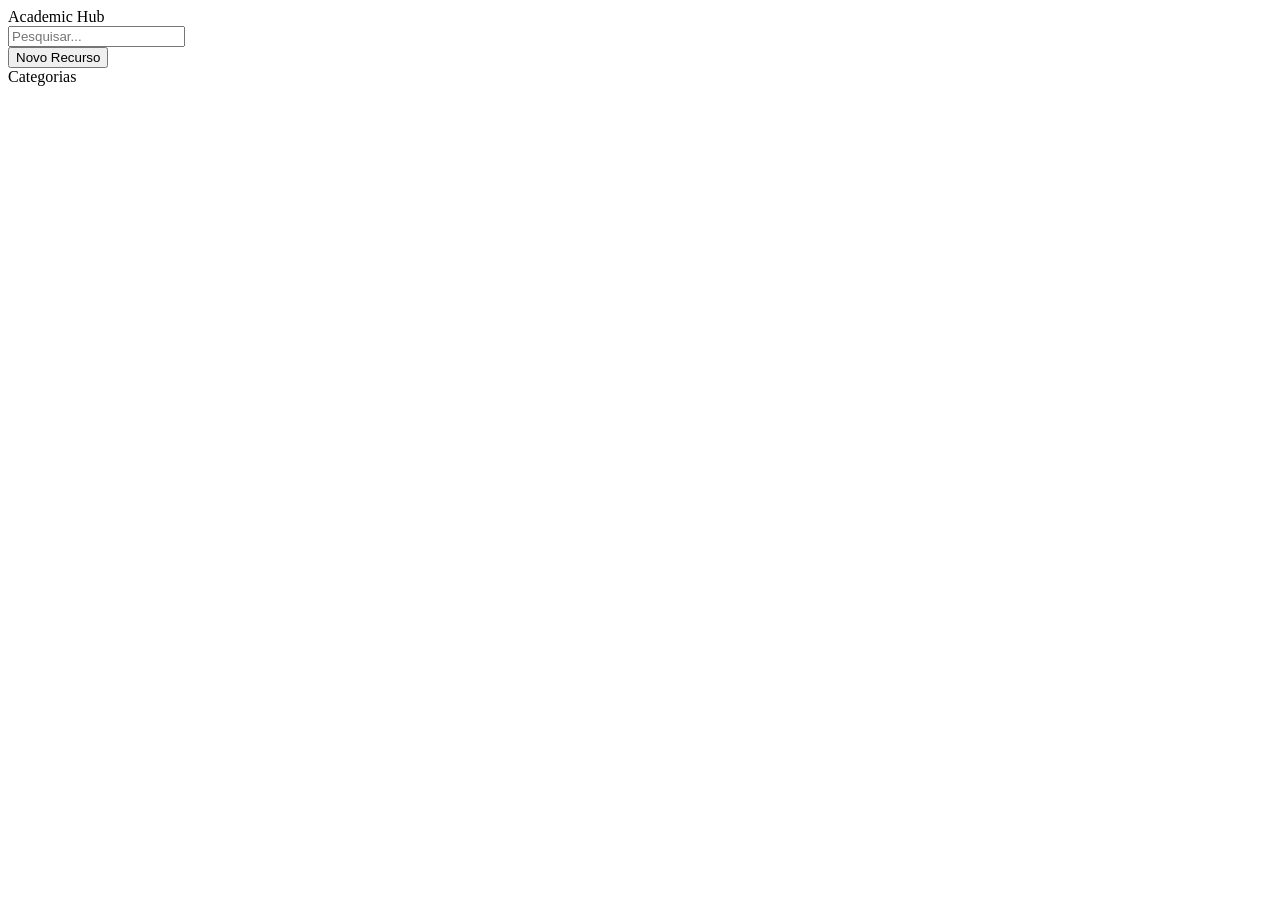
==== index.html @ cb680488 "feat: implementa esqueleto semantico inicial do Academic Hub" ====
<!DOCTYPE html>
<html lang="pt-BR">
<head>
    <meta charset="UTF-8">
    <meta name="viewport" content="width=device-width, initial-scale=1.0">
    <link rel="stylesheet" href="style/style.css">
    <title>Academic Hub</title>
</head>
<body>
    <header class="header">
        <div>
            Academic Hub
        </div>
        <div>
            <input type="text" placeholder="Pesquisar...">
        </div>
        <button>Novo Recurso</button>
    </header>
    <div>
        <aside>
            <div>
                Categorias
            </div>
        </aside>
        <main>
            <section></section>
            <section></section>
        </main>
    </div>
</body>
</html>
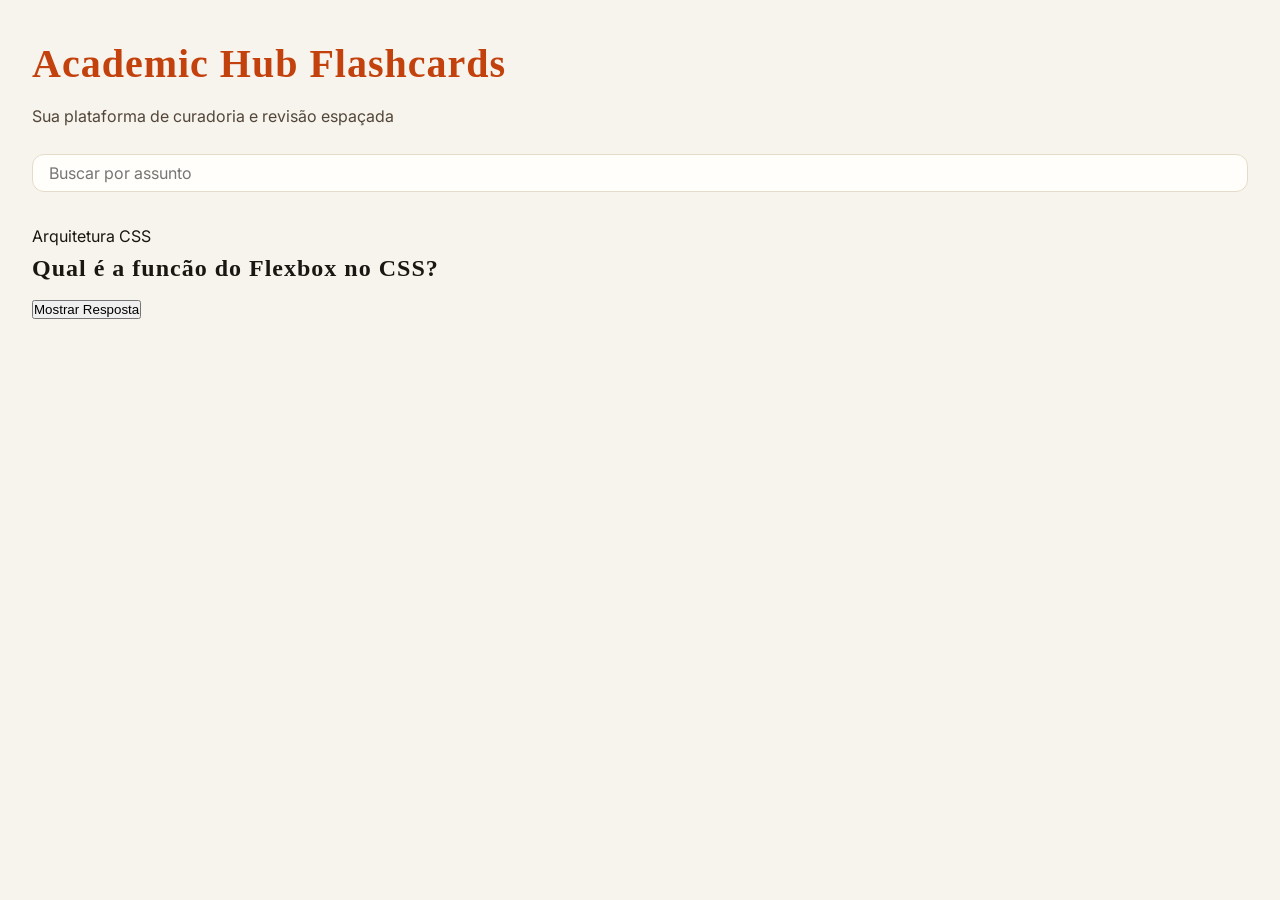
==== commit b9742961: "Mudança para o Academic Hub Flashcards. Co-authored-by: Copilot <copilot@github.com>" ====
--- a/index.html
+++ b/index.html
@@ -1,31 +1,66 @@
-<!DOCTYPE html>
-<html lang="pt-BR">
-<head>
-    <meta charset="UTF-8">
-    <meta name="viewport" content="width=device-width, initial-scale=1.0">
-    <link rel="stylesheet" href="style/style.css">
-    <title>Academic Hub</title>
-</head>
-<body>
-    <header class="header">
+<!doctype html>
+<html lang="en">
+  <head>
+    <meta charset="UTF-8" />
+    <meta name="viewport" content="width=device-width, initial-scale=1.0" />
+    <title>Stack Cards</title>
+    <link rel="stylesheet" href="styles.css" />
+    <link rel="preconnect" href="https://fonts.googleapis.com" />
+    <link rel="preconnect" href="https://fonts.gstatic.com" crossorigin />
+    <link
+      href="https://fonts.googleapis.com/css2?family=Inter:ital,opsz@0,14..32;1,14..32&display=swap"
+      rel="stylesheet"
+    />
+  </head>
+  <body>
+    <!-- <header>
+      <div class="title">
+        <div class="logo">
+          <img src="" alt="" />
+        </div>
+        <div class="text">
+          <h1>Stack Cards</h1>
+          <p>Revisão Inteligente</p>
+        </div>
+      </div>
+
+      <nav class="nav-principal">
+        <a href="">Ciência</a>
+        <a href="">Funcionalidades</a>
+        <a href="">Agente de IA</a>
+        <a href="">FAQ</a>
+      </nav>
+
+      <div class="butons">
         <div>
-            Academic Hub
+          <img src="" alt="" />
         </div>
         <div>
-            <input type="text" placeholder="Pesquisar...">
+          <a href="">Entrar Grátis</a>
         </div>
-        <button>Novo Recurso</button>
-    </header>
-    <div>
-        <aside>
-            <div>
-                Categorias
-            </div>
-        </aside>
-        <main>
-            <section></section>
-            <section></section>
-        </main>
-    </div>
-</body>
-</html>+      </div>
+    </header> -->
+    <main class="container">
+      <header>
+        <h1>Academic Hub Flashcards</h1>
+        <p>Sua plataforma de curadoria e revisão espaçada</p>
+      </header>
+      <section class="search-section" aria-label="Pessquisar">
+        <div class="search-container">
+          <input
+            type="text"
+            placeholder="Buscar por assunto"
+            aria-label="Pesquisa"
+          />
+        </div>
+      </section>
+      <article class="flashcard">
+        <span class="flashcard-category">Arquitetura CSS</span>
+        <h2 class="flashcard-question">Qual é a funcão do Flexbox no CSS?</h2>
+        <button class="btn-primary" aria-label="Mostar resposta">
+          Mostrar Resposta
+        </button>
+      </article>
+    </main>
+  </body>
+</html>
--- a/styles.css
+++ b/styles.css
@@ -0,0 +1,110 @@
+:root {
+  --bg-primary: #f7f4ed;
+  --bg-secondary: #fffefa;
+  --bg-tertiary: #efeade;
+  --bg-elevated: #ffffff;
+
+  --text-primary: #1a1612;
+  --text-secondary: #52463a;
+  --text-tertiary: #8a7a68;
+  --text-inverse: #f7f4ed;
+
+  --border-subtle: #e4dcc9;
+  --border-medium: #c9bfa8;
+  --border-strong: #1a1612;
+
+  --accent: #c2410c;
+  --accent-hover: #9a330a;
+  --accent-soft: #fef3e8;
+  --wrong: #b91c1c;
+  --wrong-soft: #fde8e8;
+  --hard: #c2410c;
+  --hard-soft: #fef3e8;
+  --good: #0f766e;
+  --good-soft: #e6f4f1;
+  --easy: #365314;
+  --easy-soft: #eef5e3;
+  --font-display: "Fraunces", Georgia, serif;
+  --font-body: "Inter", -apple-system, BlinkMacSystemFont, sans-serif;
+  --font-mono: "JetBrains Mono", "Courier New", monospace;
+  --max-width: 1200px;
+  --radius-sm: 6px;
+  --radius-md: 12px;
+  --radius-lg: 20px;
+  --shadow-sm:
+    0 1px 2px rgba(26, 22, 18, 0.04), 0 2px 4px rgba(26, 22, 18, 0.04);
+  --shadow-md:
+    0 4px 6px rgba(26, 22, 18, 0.05), 0 10px 15px rgba(26, 22, 18, 0.06);
+  --shadow-lg:
+    0 10px 20px rgba(26, 22, 18, 0.06), 0 20px 40px rgba(26, 22, 18, 0.08);
+  --shadow-card:
+    0 1px 3px rgba(26, 22, 18, 0.05), 0 4px 12px rgba(26, 22, 18, 0.04);
+  --trans-fast: 150ms ease;
+  --trans-medium: 280ms cubic-bezier(0.4, 0, 0.2, 1);
+  --trans-slow: 500ms cubic-bezier(0.4, 0, 0.2, 1);
+}
+
+* {
+  box-sizing: border-box;
+  margin: 0;
+  padding: 0;
+}
+
+body {
+  font-family: var(--font-body);
+  background-color: var(--bg-primary);
+  color: var(--text-primary);
+  line-height: 1.6;
+  padding: 2rem;
+  display: flex;
+  justify-content: center;
+}
+
+.container {
+  width: 100%;
+  height: 100%;
+}
+
+h1,
+h2,
+h3 {
+  font-family: var(--font-display);
+  font-weight: 600;
+  letter-spacing: 1px;
+  margin-bottom: 0.5rem;
+}
+
+h1 {
+  font-size: 2.5rem;
+  color: var(--accent);
+}
+
+p {
+  color: var(--text-secondary);
+  margin-bottom: 1.5rem;
+}
+
+.search-container {
+  display: flex;
+  align-items: center;
+  background-color: var(--bg-secondary);
+  border: 1px solid var(--border-subtle);
+  border-radius: var(--radius-md);
+  padding: 0.5rem 1rem;
+  margin-bottom: 2rem;
+  transition: all var(--trans-fast);
+}
+
+.search-container:focus-within {
+  border-color: var(--accent);
+  box-shadow: 0 0 0 3px var(--accent-soft);
+}
+
+.search-container input {
+    border: none;
+    outline: none;
+    width: 100%;
+    font-family: var(--font-body);
+    font-size: 1rem;
+    background: transparent;
+}
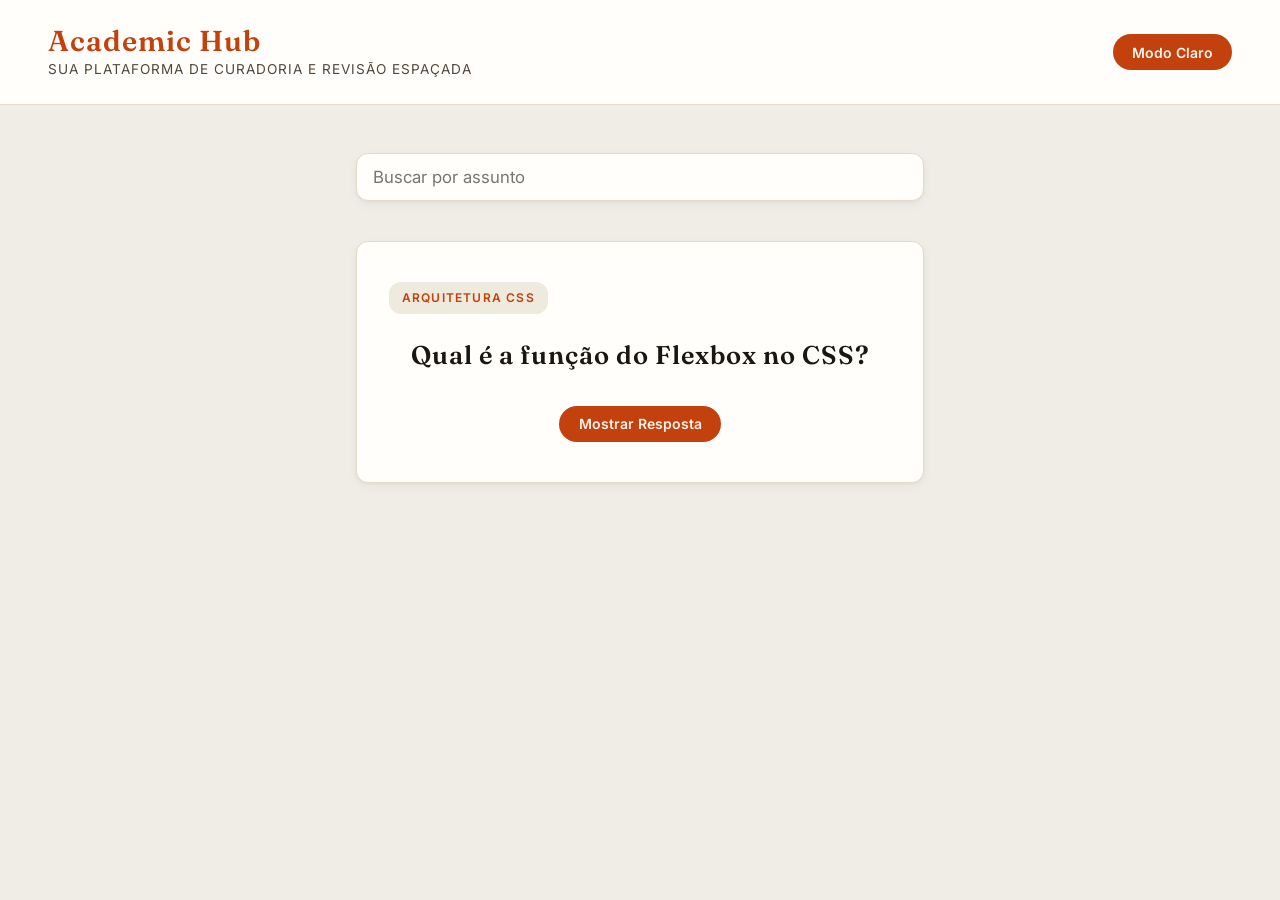
==== commit a0eba1f0: "Implementação do dark-mode, separação de arquivos js e mudanças no css" ====
--- a/index.html
+++ b/index.html
@@ -1,66 +1,54 @@
 <!doctype html>
-<html lang="en">
+<html lang="pt-BR">
   <head>
-    <meta charset="UTF-8" />
-    <meta name="viewport" content="width=device-width, initial-scale=1.0" />
-    <title>Stack Cards</title>
-    <link rel="stylesheet" href="styles.css" />
     <link rel="preconnect" href="https://fonts.googleapis.com" />
     <link rel="preconnect" href="https://fonts.gstatic.com" crossorigin />
     <link
-      href="https://fonts.googleapis.com/css2?family=Inter:ital,opsz@0,14..32;1,14..32&display=swap"
+      href="https://fonts.googleapis.com/css2?family=Fraunces:ital,opsz,wght@0,9..144,400;0,9..144,600&family=Inter:wght@400;500;600&display=swap"
       rel="stylesheet"
     />
+    <link rel="stylesheet" href="style/style.css" />
+    <meta charset="UTF-8" />
+    <meta name="viewport" content="width=device-width, initial-scale=1.0" />
+    <script src="script/script.js" defer></script>
+    <script src="script/int.js" defer></script>
+    <script src="script/darkMode.js" defer></script>
+    <title>Academic Hub</title>
   </head>
   <body>
-    <!-- <header>
-      <div class="title">
-        <div class="logo">
-          <img src="" alt="" />
-        </div>
-        <div class="text">
-          <h1>Stack Cards</h1>
-          <p>Revisão Inteligente</p>
-        </div>
+    <header class="app-header">
+      <div class="brand">
+        <h1>Academic Hub</h1>
+        <p>Sua plataforma de curadoria e revisão espaçada</p>
       </div>
-
-      <nav class="nav-principal">
-        <a href="">Ciência</a>
-        <a href="">Funcionalidades</a>
-        <a href="">Agente de IA</a>
-        <a href="">FAQ</a>
-      </nav>
-
-      <div class="butons">
-        <div>
-          <img src="" alt="" />
-        </div>
-        <div>
-          <a href="">Entrar Grátis</a>
-        </div>
+      <div class="header-actions">
+        <button
+          id="themeToggle"
+          class="btn-primary"
+          aria-label="Alternar Tema Escuro"
+          onclick="toggleTheme()"
+        >
+          Modo Claro
+        </button>
       </div>
-    </header> -->
+    </header>
     <main class="container">
-      <header>
-        <h1>Academic Hub Flashcards</h1>
-        <p>Sua plataforma de curadoria e revisão espaçada</p>
-      </header>
-      <section class="search-section" aria-label="Pessquisar">
+      <section class="search-section" aria-label="Pesquisa">
         <div class="search-container">
           <input
             type="text"
             placeholder="Buscar por assunto"
-            aria-label="Pesquisa"
+            aria-label="Campo de pesquisa"
           />
         </div>
       </section>
       <article class="flashcard">
-        <span class="flashcard-category">Arquitetura CSS</span>
-        <h2 class="flashcard-question">Qual é a funcão do Flexbox no CSS?</h2>
-        <button class="btn-primary" aria-label="Mostar resposta">
+        <span class="flashcard-category"> Arquitetura CSS </span>
+        <h2 class="flashcard-question">Qual é a função do Flexbox no CSS?</h2>
+        <button class="btn-primary" aria-label="Mostrar resposta">
           Mostrar Resposta
         </button>
       </article>
     </main>
   </body>
-</html>
+</html>
--- a/style/style.css
+++ b/style/style.css
@@ -0,0 +1,253 @@
+:root {
+  --bg-page: #f0ede6; /* Fundo da tela inteira */
+  --bg-primary: #f7f4ed;
+  --bg-secondary: #fffefa; /* Fundo dos paineis e flashcards */
+  --bg-tertiary: #efeade;
+  --bg-elevated: #ffffff;
+
+  --text-primary: #1a1612;
+  --text-secondary: #52463a;
+  --text-tertiary: #8a7a68;
+  --text-inverse: #f7f4ed;
+
+  --border-subtle: #e4dcc9;
+  --border-medium: #c9bfa8;
+  --border-strong: #1a1612;
+
+  --accent: #c2410c;
+  --accent-hover: #9a330a;
+  --accent-soft: #fef3e8;
+
+  --wrong: #b91c1c;
+  --wrong-soft: #fde8e8;
+  --hard: #c2410c;
+  --hard-soft: #fef3e8;
+  --good: #0f766e;
+  --good-soft: #e6f4f1;
+  --easy: #365314;
+  --easy-soft: #eef5e3;
+
+  --font-display: "Fraunces", Georgia, serif;
+  --font-body: "Inter", -apple-system, BlinkMacSystemFont, sans-serif;
+
+  --radius-sm: 6px;
+  --radius-md: 12px;
+  --radius-lg: 20px;
+
+  --shadow-md:
+    0 4px 6px rgba(26, 22, 18, 0.05), 0 10px 15px rgba(26, 22, 18, 0.06);
+  --shadow-card:
+    0 1px 3px rgba(26, 22, 18, 0.05), 0 4px 12px rgba(26, 22, 18, 0.04);
+
+  --trans-fast: 150ms ease;
+  --trans-medium: 280ms cubic-bezier(0.4, 0, 0.2, 1);
+  --trans-slow: 500ms cubic-bezier(0.4, 0, 0.2, 1);
+}
+
+/* 2. CLASSE MODIFICADORA DE ESTADO (Dark Mode) */
+body.dark-mode {
+  --bg-page: #0a0a0a;
+  --bg-primary: #121212;
+  --bg-secondary: #1e1e1e;
+  --bg-tertiary: #2d2d2d;
+  --bg-elevated: #282828;
+
+  --text-primary: #f5f5f5;
+  --text-secondary: #b3b3b3;
+  --text-tertiary: #808080;
+  --text-inverse: #121212;
+
+  --border-subtle: #333333;
+  --border-medium: #4d4d4d;
+  --border-strong: #f5f5f5;
+
+  --accent: #e35a1f;
+  --accent-hover: #f77036;
+  --accent-soft: #3a1a0b;
+}
+
+/* 3. RESET BASE */
+* {
+  box-sizing: border-box;
+  margin: 0;
+  padding: 0;
+}
+
+body {
+  font-family: var(--font-body);
+  background-color: var(--bg-page);
+  color: var(--text-primary);
+  line-height: 1.6;
+
+  /* A transicao suave ao alterar o tema */
+  transition:
+    background-color var(--trans-medium),
+    color var(--trans-medium);
+}
+
+h1,
+h2,
+h3 {
+  font-family: var(--font-display);
+  font-weight: 600;
+  letter-spacing: 1px;
+  margin-bottom: 0.5rem;
+}
+
+h1 {
+  font-size: 2.5rem;
+  color: var(--accent);
+}
+
+p {
+  color: var(--text-secondary);
+  margin-bottom: 1.5rem;
+}
+
+/* 4. ARQUITETURA DO HEADER (Full Width + Flexbox) */
+.app-header {
+  width: 100%;
+  background-color: var(--bg-secondary);
+  border-bottom: 1px solid var(--border-subtle);
+  padding: 1.5rem 3rem;
+  /* Flexbox habilitado */
+  display: flex;
+  justify-content: space-between; /* Afasta a marca para esquerda e o botao para direita */
+  align-items: center; /* Alinhamento vertical centralizado */
+  transition:
+    background-color var(--trans-medium),
+    border-color var(--trans-medium);
+  /* Mantendo o header fixo no topo (opcional para UX) */
+  position: sticky;
+  top: 0;
+  /* z-index: 100; */
+}
+
+.app-header .brand h1 {
+  font-size: 1.8rem;
+  color: var(--accent);
+  margin-bottom: 0; /* Anula a margem padrao no header */
+  line-height: 1.2;
+}
+
+.app-header .brand p {
+  font-size: 0.85rem;
+  margin-bottom: 0;
+  text-transform: uppercase;
+  letter-spacing: 1px;
+}
+
+/* 5. ESTRUTURA DO CONTEUDO PRINCIPAL */
+.container {
+  width: 100%;
+  max-width: 600px;
+  margin: 0 auto; /* Centraliza a coluna principal */
+  padding: 3rem 1rem;
+}
+
+.search-container {
+  display: flex;
+  align-items: center;
+  background-color: var(--bg-secondary);
+  border: 1px solid var(--border-subtle);
+  border-radius: var(--radius-md);
+  padding: 0.8rem 1rem;
+  margin-bottom: 2.5rem;
+  transition: all var(--trans-fast);
+  box-shadow: var(--shadow-card);
+}
+
+.search-container:focus-within {
+  border-color: var(--accent);
+  box-shadow: 0 0 0 3px var(--accent-soft);
+}
+
+.search-container input {
+  border: none;
+  outline: none;
+  width: 100%;
+  font-family: var(--font-body);
+  font-size: 1.05rem;
+  color: var(--text-primary);
+  background: transparent;
+}
+
+/* 7. COMPONENTE FLASHCARD */
+.flashcard {
+  background-color: var(--bg-secondary);
+  border: 1px solid var(--border-subtle);
+  border-radius: var(--radius-md);
+  padding: 2.5rem 2rem;
+  box-shadow: var(--shadow-card);
+  margin-bottom: 2rem;
+  text-align: center;
+  transition:
+    background-color var(--trans-medium),
+    border-color var(--trans-medium);
+}
+
+.flashcard-category {
+  font-size: 0.75rem;
+  text-transform: uppercase;
+  letter-spacing: 0.1em;
+  color: var(--accent);
+  font-weight: 600;
+  margin-bottom: 1.5rem;
+  display: inline-block;
+  background-color: var(--bg-tertiary);
+  padding: 0.4rem 0.8rem;
+  border-radius: var(--radius-md);
+  display: flex;
+  align-items: start;
+  justify-content: start;
+  width: fit-content;
+}
+
+.flashcard-question {
+  font-size: 1.6rem;
+  line-height: 1.4;
+  margin-bottom: 2rem;
+  color: var(--text-primary);
+}
+
+/* 6. ELEMENTOS DE INTERFACE (Botao e Inputs) */
+.btn-primary {
+  display: inline-block;
+  background-color: var(--accent);
+  color: var(--text-inverse);
+  font-family: var(--font-body);
+  font-size: 0.875rem;
+  font-weight: 600;
+  padding: 0.6rem 1.2rem;
+  border: none;
+  border-radius: var(--radius-lg);
+  cursor: pointer;
+
+  transition:
+    background-color var(--trans-medium),
+    transform var(--trans-medium),
+    box-shadow var(--trans-medium);
+}
+
+.btn-primary:hover {
+  background-color: var(--accent-hover);
+  transform: translateY(-2px);
+  box-shadow: var(--shadow-md);
+}
+.btn-primary:active {
+  transform: translateY(0);
+  box-shadow: none;
+}
+.btn-primary:focus-visible {
+  outline: 2px solid var(--accent-hover);
+  outline-offset: 2px;
+}
+/* Responsividade Basica */
+/* @media (max-width: 600px) {
+  .app-header {
+    flex-direction: column;
+    gap: 1rem;
+    padding: 1.5rem;
+    text-align: center;
+  }
+} */
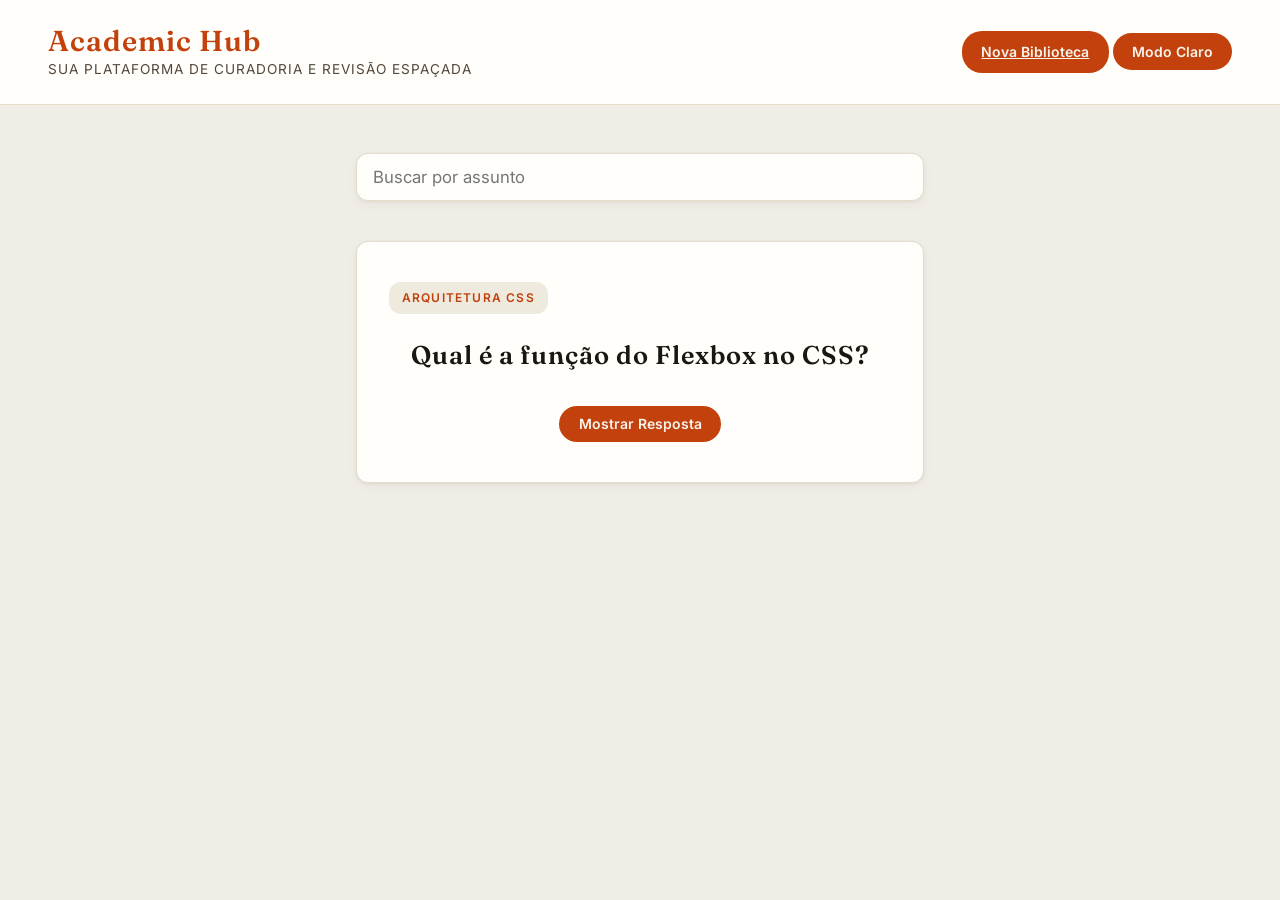
==== commit 59c55df0: "Volta ao versionamento, alterações no js" ====
--- a/index.html
+++ b/index.html
@@ -10,9 +10,9 @@
     <link rel="stylesheet" href="style/style.css" />
     <meta charset="UTF-8" />
     <meta name="viewport" content="width=device-width, initial-scale=1.0" />
-    <script src="script/script.js" defer></script>
-    <script src="script/int.js" defer></script>
+    <script type="module" src="script/script.js" defer></script>
     <script src="script/darkMode.js" defer></script>
+    <script src="script/init.js" defer></script>
     <title>Academic Hub</title>
   </head>
   <body>
@@ -22,6 +22,13 @@
         <p>Sua plataforma de curadoria e revisão espaçada</p>
       </div>
       <div class="header-actions">
+        <a
+          class="btn-primary"
+          href="library.html"
+          aria-label="Abrir nova biblioteca"
+        >
+          Nova Biblioteca
+        </a>
         <button
           id="themeToggle"
           class="btn-primary"
@@ -49,6 +56,8 @@
           Mostrar Resposta
         </button>
       </article>
+
+      <div id="flashcards-container"></div>
     </main>
   </body>
 </html>
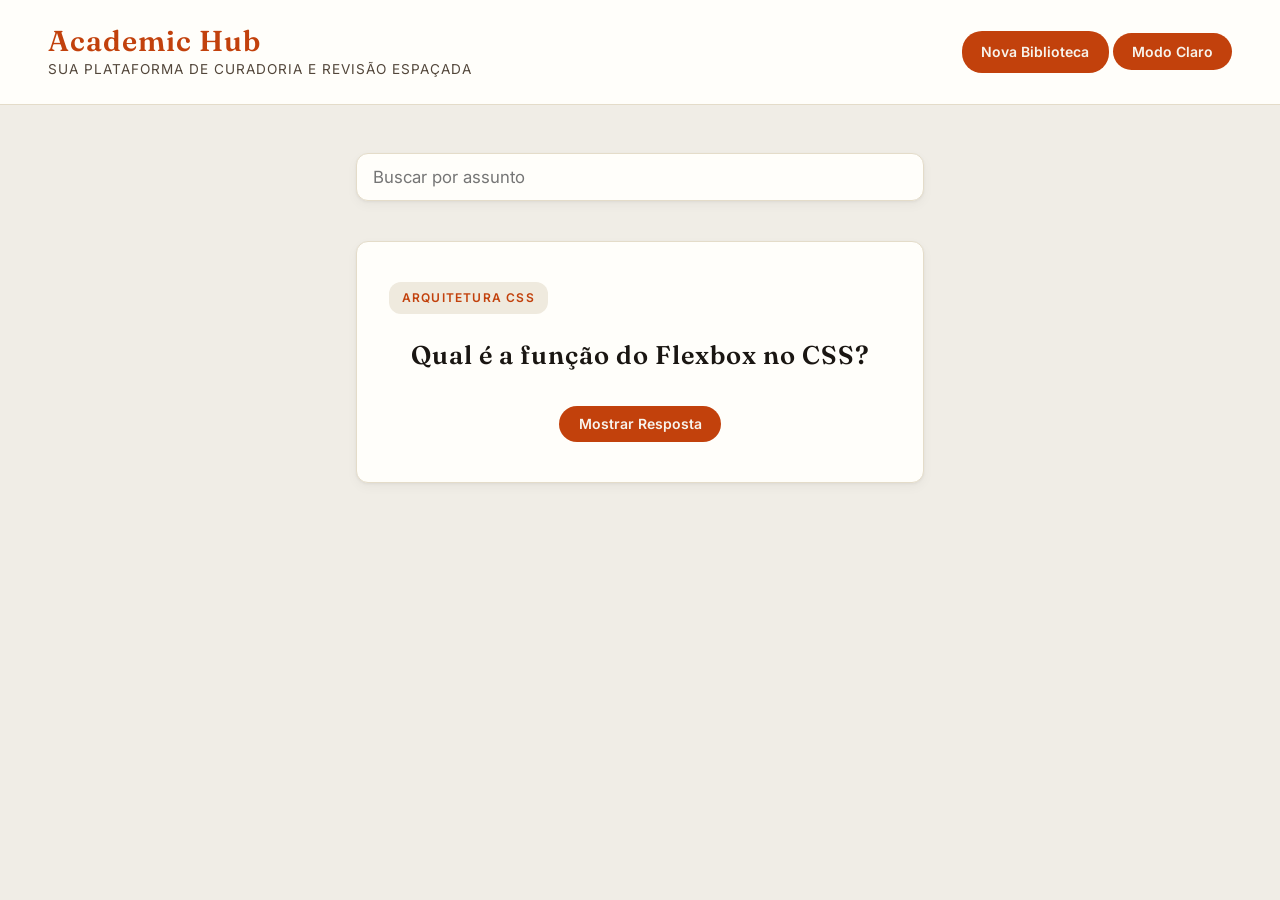
==== commit 53d9004e: "criação do index.css, menu.js e mudanças no html" ====
--- a/index.html
+++ b/index.html
@@ -7,12 +7,15 @@
       href="https://fonts.googleapis.com/css2?family=Fraunces:ital,opsz,wght@0,9..144,400;0,9..144,600&family=Inter:wght@400;500;600&display=swap"
       rel="stylesheet"
     />
+    <link rel="stylesheet" href="https://cdnjs.cloudflare.com/ajax/libs/font-awesome/6.5.1/css/all.min.css">
     <link rel="stylesheet" href="style/style.css" />
+    <link rel="stylesheet" href="style/index.css">
     <meta charset="UTF-8" />
     <meta name="viewport" content="width=device-width, initial-scale=1.0" />
-    <script type="module" src="script/script.js" defer></script>
+    <script src="script/script.js" defer></script>
     <script src="script/darkMode.js" defer></script>
     <script src="script/init.js" defer></script>
+    <script src="script/menu.js" defer></script>
     <title>Academic Hub</title>
   </head>
   <body>
@@ -21,7 +24,7 @@
         <h1>Academic Hub</h1>
         <p>Sua plataforma de curadoria e revisão espaçada</p>
       </div>
-      <div class="header-actions">
+      <div class="header-actions" id="header-actions">
         <a
           class="btn-primary"
           href="library.html"
@@ -29,16 +32,16 @@
         >
           Nova Biblioteca
         </a>
-        <button
-          id="themeToggle"
-          class="btn-primary"
-          aria-label="Alternar Tema Escuro"
-          onclick="toggleTheme()"
-        >
+        <button id="themeToggle" class="btn-primary" aria-label="Alternar Tema Escuro" onclick="toggleTheme()">
           Modo Claro
         </button>
       </div>
+
+      <button id="btn-menu" class="btn-menu" aria-label="Mostrar ações" onclick="toggleMenu()">
+        <i class="fa-solid fa-bars"></i>
+      </button>
     </header>
+
     <main class="container">
       <section class="search-section" aria-label="Pesquisa">
         <div class="search-container">
--- a/style/style.css
+++ b/style/style.css
@@ -137,24 +137,43 @@
   letter-spacing: 1px;
 }
 
-/* 5. ESTRUTURA DO CONTEUDO PRINCIPAL */
-.container {
-  width: 100%;
-  max-width: 600px;
-  margin: 0 auto; /* Centraliza a coluna principal */
-  padding: 3rem 1rem;
-}
-
+.app-header .btn-menu
+{
+  background-color: transparent;
+  border: none;
+  border-radius: var(--radius-md);
+  display: none;
+  font-size: 1.5rem;
+  color: var(--accent);
+  padding: 5px;
+  cursor: pointer;
+
+  transition:
+    background-color var(--trans-medium),
+    transform var(--trans-medium),
+    box-shadow var(--trans-medium);
+}
+
+.btn-menu:hover
+{
+  transform: translateY(-2px);
+}
+
+
+/*5 SEARCH CONTAINER*/
 .search-container {
   display: flex;
   align-items: center;
   background-color: var(--bg-secondary);
   border: 1px solid var(--border-subtle);
   border-radius: var(--radius-md);
-  padding: 0.8rem 1rem;
-  margin-bottom: 2.5rem;
+  padding: 0.8rem 1.2rem;
+  margin-bottom: 3rem;
+  max-width: 600px;
+  margin-left: auto;
+  margin-right: auto;
+  box-shadow: var(--shadow-card);
   transition: all var(--trans-fast);
-  box-shadow: var(--shadow-card);
 }
 
 .search-container:focus-within {
@@ -167,47 +186,9 @@
   outline: none;
   width: 100%;
   font-family: var(--font-body);
-  font-size: 1.05rem;
+  font-size: 1rem;
   color: var(--text-primary);
   background: transparent;
-}
-
-/* 7. COMPONENTE FLASHCARD */
-.flashcard {
-  background-color: var(--bg-secondary);
-  border: 1px solid var(--border-subtle);
-  border-radius: var(--radius-md);
-  padding: 2.5rem 2rem;
-  box-shadow: var(--shadow-card);
-  margin-bottom: 2rem;
-  text-align: center;
-  transition:
-    background-color var(--trans-medium),
-    border-color var(--trans-medium);
-}
-
-.flashcard-category {
-  font-size: 0.75rem;
-  text-transform: uppercase;
-  letter-spacing: 0.1em;
-  color: var(--accent);
-  font-weight: 600;
-  margin-bottom: 1.5rem;
-  display: inline-block;
-  background-color: var(--bg-tertiary);
-  padding: 0.4rem 0.8rem;
-  border-radius: var(--radius-md);
-  display: flex;
-  align-items: start;
-  justify-content: start;
-  width: fit-content;
-}
-
-.flashcard-question {
-  font-size: 1.6rem;
-  line-height: 1.4;
-  margin-bottom: 2rem;
-  color: var(--text-primary);
 }
 
 /* 6. ELEMENTOS DE INTERFACE (Botao e Inputs) */
@@ -238,16 +219,61 @@
   transform: translateY(0);
   box-shadow: none;
 }
-.btn-primary:focus-visible {
+.btn-primary:focus-visible, .btn-menu:focus-visible {
   outline: 2px solid var(--accent-hover);
   outline-offset: 2px;
 }
-/* Responsividade Basica */
-/* @media (max-width: 600px) {
+
+a {
+  text-decoration: none;
+}
+@media(max-width: 840px)
+{
   .app-header {
+    padding: 1.5rem 1.2rem;
+  }
+}
+@media(max-width: 768px)
+{
+  .app-header {
+    padding: 1rem 1.2rem;
+  }
+
+  .header-actions
+  {
+    display: none;
+  }
+  .header-actions.active
+  {
+    display: flex;
+    position:fixed;
     flex-direction: column;
     gap: 1rem;
-    padding: 1.5rem;
-    text-align: center;
-  }
-} */+    top: 9%;
+    right: 7%;
+    
+  }
+  .app-header .btn-menu
+  {
+    display: block;
+  }
+  .app-header .brand p
+  {
+    font-size: 0.8rem;
+  }
+
+
+  .container {
+    padding: 2rem 1rem;
+  }
+
+}
+
+@media(max-width: 480px)
+{
+  .app-header .brand p
+  {
+    display: none;
+  }
+
+}
--- a/style/index.css
+++ b/style/index.css
@@ -0,0 +1,72 @@
+/* 1. ESTRUTURA DO CONTEUDO PRINCIPAL */
+.container {
+  width: 100%;
+  max-width: 600px;
+  margin: 0 auto; /* Centraliza a coluna principal */
+  padding: 3rem 1rem;
+}
+
+.search-container {
+  display: flex;
+  align-items: center;
+  background-color: var(--bg-secondary);
+  border: 1px solid var(--border-subtle);
+  border-radius: var(--radius-md);
+  padding: 0.8rem 1rem;
+  margin-bottom: 2.5rem;
+  transition: all var(--trans-fast);
+  box-shadow: var(--shadow-card);
+}
+
+.search-container:focus-within {
+  border-color: var(--accent);
+  box-shadow: 0 0 0 3px var(--accent-soft);
+}
+
+.search-container input {
+  border: none;
+  outline: none;
+  width: 100%;
+  font-family: var(--font-body);
+  font-size: 1.05rem;
+  color: var(--text-primary);
+  background: transparent;
+}
+
+/* 2. COMPONENTE FLASHCARD */
+.flashcard {
+  background-color: var(--bg-secondary);
+  border: 1px solid var(--border-subtle);
+  border-radius: var(--radius-md);
+  padding: 2.5rem 2rem;
+  box-shadow: var(--shadow-card);
+  margin-bottom: 2rem;
+  text-align: center;
+  transition:
+    background-color var(--trans-medium),
+    border-color var(--trans-medium);
+}
+
+.flashcard-category {
+  font-size: 0.75rem;
+  text-transform: uppercase;
+  letter-spacing: 0.1em;
+  color: var(--accent);
+  font-weight: 600;
+  margin-bottom: 1.5rem;
+  display: inline-block;
+  background-color: var(--bg-tertiary);
+  padding: 0.4rem 0.8rem;
+  border-radius: var(--radius-md);
+  display: flex;
+  align-items: start;
+  justify-content: start;
+  width: fit-content;
+}
+
+.flashcard-question {
+  font-size: 1.6rem;
+  line-height: 1.4;
+  margin-bottom: 2rem;
+  color: var(--text-primary);
+}
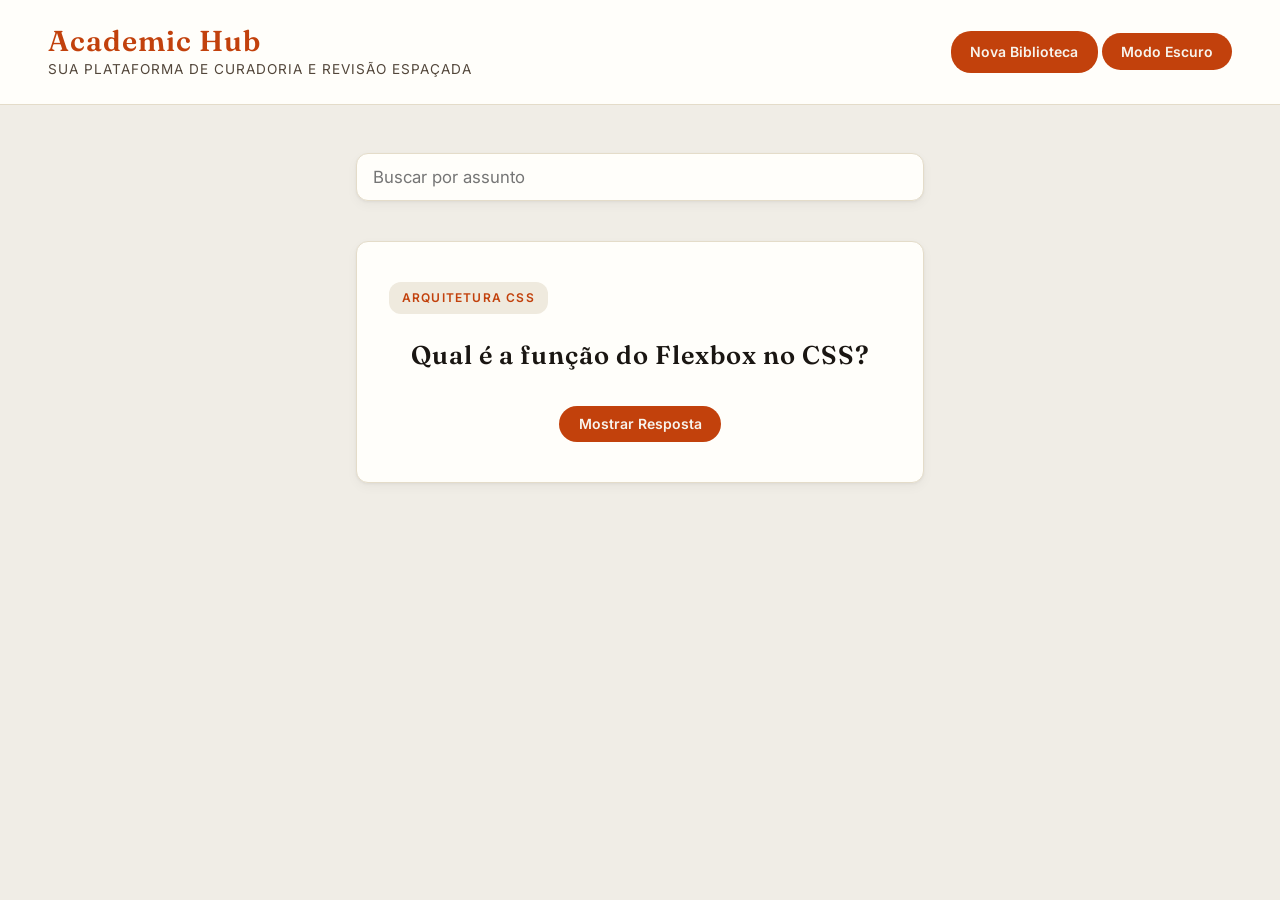
==== commit 6cdfde62: "dados do modo escuro salvo no localstorage e pesquisa de cards na nova biblioteca" ====
--- a/index.html
+++ b/index.html
@@ -1,6 +1,19 @@
 <!doctype html>
 <html lang="pt-BR">
   <head>
+    <script>
+      (function () {
+        const key = "academic-hub-theme";
+        const dark = "dark";
+        const light = "light";
+        const saved = localStorage.getItem(key);
+        const prefersDark = window.matchMedia("(prefers-color-scheme: dark)").matches;
+        const theme = saved === dark || saved === light ? saved : (prefersDark ? dark : light);
+
+        document.documentElement.classList.toggle("dark-mode", theme === dark);
+        document.documentElement.dataset.theme = theme;
+      })();
+    </script>
     <link rel="preconnect" href="https://fonts.googleapis.com" />
     <link rel="preconnect" href="https://fonts.gstatic.com" crossorigin />
     <link
@@ -12,10 +25,10 @@
     <link rel="stylesheet" href="style/index.css">
     <meta charset="UTF-8" />
     <meta name="viewport" content="width=device-width, initial-scale=1.0" />
-    <script src="script/script.js" defer></script>
-    <script src="script/darkMode.js" defer></script>
-    <script src="script/init.js" defer></script>
-    <script src="script/menu.js" defer></script>
+    <script type="module" src="script/script.js" defer></script>
+    <script type="module" src="script/darkMode.js" defer></script>
+    <script type="module" src="script/init.js" defer></script>
+    <script type="module" src="script/menu.js" defer></script>
     <title>Academic Hub</title>
   </head>
   <body>
@@ -32,7 +45,7 @@
         >
           Nova Biblioteca
         </a>
-        <button id="themeToggle" class="btn-primary" aria-label="Alternar Tema Escuro" onclick="toggleTheme()">
+        <button id="themeToggle" class="btn-primary" aria-label="Alternar Tema Escuro">
           Modo Claro
         </button>
       </div>
--- a/style/style.css
+++ b/style/style.css
@@ -120,7 +120,7 @@
   /* Mantendo o header fixo no topo (opcional para UX) */
   position: sticky;
   top: 0;
-  /* z-index: 100; */
+  z-index: 100;
 }
 
 .app-header .brand h1 {
